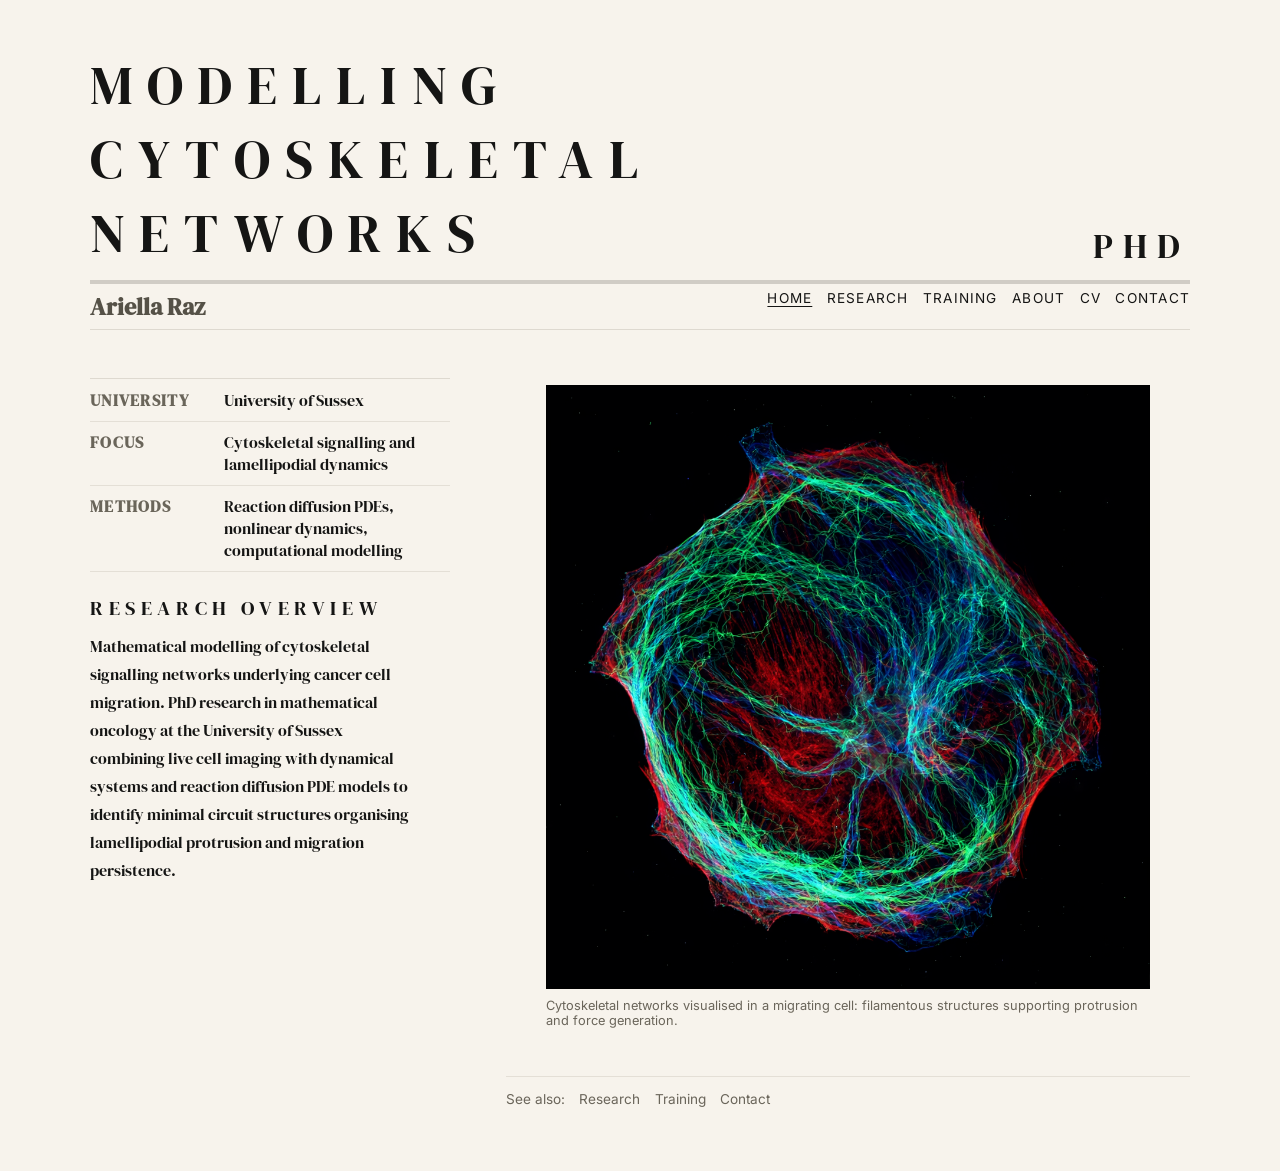
==== index.html @ 9221a49d "initial version" ====
<!DOCTYPE html>
<html lang="en">
<head>
  <meta charset="UTF-8">
  <title>MODELLING CYTOSKELETAL NETWORKS — Home</title>
  <meta name="viewport" content="width=device-width, initial-scale=1">
  <link rel="preconnect" href="https://fonts.googleapis.com">
  <link rel="preconnect" href="https://fonts.gstatic.com" crossorigin>
  <link href="https://fonts.googleapis.com/css2?family=DM+Serif+Display:ital@0;1&family=Inter:wght@300;400;500;600&display=swap" rel="stylesheet">
  <link rel="stylesheet" href="style.css">
</head>
<body>
  <div class="page-wrapper">
    <header>
      <div class="masthead">
        <div class="masthead-title">MODELLING CYTOSKELETAL NETWORKS</div>
        <div class="masthead-label">PhD</div>
      </div>
      <hr class="rule-thick">
      <div class="info-nav-row">
        <div class="site-info">
          <span>Ariella Raz</span>
        </div>
        <nav class="site-nav" aria-label="Primary">
          <a href="index.html" class="active">Home</a>
          <a href="research.html">Research</a>
          <a href="training.html">Training</a>
          <a href="about.html">About</a>
          <a href="cv.html">CV</a>
          <a href="contact.html">Contact</a>
        </nav>
      </div>
    </header>

    <main class="page-grid">
      <aside class="home-aside">
        <div class="meta-block" aria-label="Project metadata">
          <div class="meta-row">
            <div class="meta-label">University</div>
            <div class="meta-value">University of Sussex</div>
          </div>
          <div class="meta-row">
            <div class="meta-label">Focus</div>
            <div class="meta-value">Cytoskeletal signalling and lamellipodial dynamics</div>
          </div>
          <div class="meta-row">
            <div class="meta-label">Methods</div>
            <div class="meta-value">Reaction diffusion PDEs, nonlinear dynamics, computational modelling</div>
          </div>
        </div>

        <div class="home-intro">
          <p class="home-overview-title">RESEARCH OVERVIEW</p>
          <p>
            Mathematical modelling of cytoskeletal signalling networks underlying cancer cell migration. PhD research in mathematical oncology at the University of Sussex combining live cell imaging with dynamical systems and reaction diffusion PDE models to identify minimal circuit structures organising lamellipodial protrusion and migration persistence.
          </p>
        </div>
      </aside>

      <section class="page-main page-main-home" aria-label="Homepage main content">
        <figure class="figure-block">
          <img src="Images/Cytoskeleton.png" alt="Fluorescence image of cytoskeletal networks in a migrating cell.">
          <figcaption class="figure-caption">
            Cytoskeletal networks visualised in a migrating cell: filamentous structures supporting protrusion and force generation.
          </figcaption>
        </figure>

        <div class="page-links">
          <span>See also:</span>
          <a href="research.html">Research</a>
          <a href="training.html">Training</a>
          <a href="contact.html">Contact</a>
        </div>
      </section>
    </main>
  </div>
</body>
</html>
---- style.css ----
/* Typography */
*,
*::before,
*::after {
  box-sizing: border-box;
}

html {
  font-size: 16px;
}

body {
  margin: 0;
  padding: 0;
  font-family: "Inter", system-ui, -apple-system, BlinkMacSystemFont, "Segoe UI", sans-serif;
  background-color: #f7f3ec; /* warm off-white */
  color: #151514; /* near-black */
  -webkit-font-smoothing: antialiased;
}

a {
  color: inherit;
  text-decoration: none;
}

a:hover {
  text-decoration: underline;
  text-underline-offset: 0.18em;
}

img {
  max-width: 100%;
  height: auto;
  display: block;
}

/* Page shell */
.page-wrapper {
  max-width: 1180px;
  margin: 0 auto;
  padding: 3rem 2.5rem 4rem;
}

/* Masthead */
.masthead {
  display: flex;
  align-items: flex-end;
  justify-content: space-between;
  gap: 1rem;
  margin-bottom: 0.6rem;
}

.masthead-title {
  font-family: "DM Serif Display", "Times New Roman", serif;
  font-size: 3.4rem;
  letter-spacing: 0.28em;
  text-transform: uppercase;
}

.masthead-label {
  font-family: "DM Serif Display", "Times New Roman", serif;
  font-size: 2.2rem;
  letter-spacing: 0.28em;
  text-transform: uppercase;
}

.rule-thick {
  border: 0;
  border-top: 4px solid #d0ccc5; /* subtle grey */
  margin: 0 0 0.4rem;
}

/* Info + navigation row */
.info-nav-row {
  display: flex;
  align-items: flex-start;
  justify-content: space-between;
  gap: 1rem;
  font-size: 0.82rem;
  border-bottom: 1px solid #ded9d0;
  padding-bottom: 0.4rem;
  margin-bottom: 3rem;
}

.site-info {
  display: flex;
  flex-wrap: wrap;
  gap: 0.4rem 0.9rem;
  color: #555147;
}

.site-info span:first-child {
  font-family: "DM Serif Display", "Times New Roman", serif;
  font-size: 1.5rem;
  font-weight: 600;
}

.site-info span::after {
  content: "•";
  margin-left: 0.6rem;
}

.site-info span:last-child::after {
  content: "";
  margin: 0;
}

.site-nav {
  display: flex;
  flex-wrap: wrap;
  gap: 0.9rem;
  justify-content: flex-end;
}

.site-nav a {
  font-size: 0.85rem;
  letter-spacing: 0.09em;
  text-transform: uppercase;
}

.site-nav a.active {
  text-decoration: underline;
  text-underline-offset: 0.25em;
}

/* Main grid */
.page-grid {
  display: grid;
  grid-template-columns: minmax(260px, 360px) minmax(0, 1fr);
  gap: 3.5rem;
}

.page-grid-single {
  grid-template-columns: minmax(0, 1fr);
}

.training-page .page-title,
.training-page .page-body {
  max-width: none;
}

.training-page .page-title {
  font-family: "DM Serif Display", "Times New Roman", serif;
  text-transform: uppercase;
}

.about-page .page-title {
  font-family: "DM Serif Display", "Times New Roman", serif;
  text-transform: uppercase;
}

.contact-page .page-title {
  font-family: "DM Serif Display", "Times New Roman", serif;
  text-transform: uppercase;
}

.research-page aside {
  padding-top: 4.2rem;
}

.research-page .page-title {
  margin: 0;
  font-family: "DM Serif Display", "Times New Roman", serif;
  text-transform: uppercase;
  letter-spacing: 0.12em;
}

.research-page .page-title,
.training-page .page-title,
.about-page .page-title,
.contact-page .page-title,
.cv-page .page-title {
  display: inline-block;
  border-bottom: 1px solid #d0ccc5;
  padding-bottom: 0.35rem;
}

.research-page .section-subheader {
  font-family: "DM Serif Display", "Times New Roman", serif;
  font-weight: 400;
  text-transform: uppercase;
}

.research-page .lead-subheader {
  font-size: 1.35rem;
}

.research-page .page-body .section-subheader {
  border-top: 1px solid #e4dfd6;
  padding-top: 0.8rem;
  margin-top: 1.2rem;
}

.research-page .page-body .section-subheader:first-of-type {
  border-top: none;
  padding-top: 0;
  margin-top: 0.2rem;
}

.training-page .page-body .section-subheader {
  text-transform: uppercase;
  border-top: 1px solid #e4dfd6;
  padding-top: 0.8rem;
  margin-top: 1.2rem;
}

.training-page .page-body .section-subheader:first-of-type {
  border-top: none;
  padding-top: 0;
  margin-top: 0.2rem;
}

aside {
  font-size: 0.88rem;
}

.meta-block {
  border-top: 1px solid #ded9d0;
}

.about-headshot {
  margin: 0 auto 2rem;
  width: 220px;
  max-width: 100%;
}

.about-headshot img {
  width: 220px;
  height: 220px;
  object-fit: cover;
  border-radius: 50%;
  border: 1px solid #d0ccc5;
}

.home-intro {
  font-family: "DM Serif Display", "Times New Roman", serif;
  font-size: 1.03rem;
  line-height: 1.7;
  max-width: 20rem;
  margin-bottom: 1.2rem;
  margin-top: 1.2rem;
}

.home-intro p {
  margin: 0 0 0.5rem;
  font-weight: 400;
}

.home-overview-title {
  font-family: "DM Serif Display", "Times New Roman", serif;
  font-size: 1.25rem;
  letter-spacing: 0.28em;
  text-transform: uppercase;
  color: #151514;
  font-weight: 400;
}

.home-aside .meta-label,
.home-aside .meta-value {
  font-family: "DM Serif Display", "Times New Roman", serif;
  font-size: 1rem;
}

.home-aside .meta-label {
  flex: 0 0 8.4rem;
  font-weight: 700;
  padding-right: 0.35rem;
}

.home-aside .meta-value {
  font-weight: 400;
}

.about-page .meta-label,
.about-page .meta-value {
  font-family: "DM Serif Display", "Times New Roman", serif;
  font-size: 1rem;
}

.about-page .meta-label {
  flex: 0 0 8.4rem;
  font-weight: 700;
  padding-right: 0.35rem;
}

.about-page .meta-value {
  font-weight: 400;
}

.research-page .meta-label,
.research-page .meta-value,
.contact-page .meta-label,
.contact-page .meta-value,
.cv-page .meta-label,
.cv-page .meta-value {
  font-family: "DM Serif Display", "Times New Roman", serif;
  font-size: 1rem;
}

.research-page .meta-label,
.contact-page .meta-label,
.cv-page .meta-label {
  flex: 0 0 8.4rem;
  font-weight: 700;
  padding-right: 0.35rem;
}

.research-page .meta-value,
.contact-page .meta-value,
.cv-page .meta-value {
  font-weight: 400;
}

.meta-row {
  display: flex;
  padding: 0.6rem 0;
  border-bottom: 1px solid #e4dfd6;
}

.meta-label {
  flex: 0 0 7rem;
  font-weight: 500;
  letter-spacing: 0.08em;
  text-transform: uppercase;
  color: #6a655a;
  font-size: 0.76rem;
}

.meta-value {
  flex: 1;
}

.snapshot-table {
  margin-top: 1.4rem;
  border-top: 1px solid #ded9d0;
}

.snapshot-title {
  padding: 0.4rem 0;
  font-size: 0.78rem;
  letter-spacing: 0.12em;
  text-transform: uppercase;
  color: #6a655a;
}

.snapshot-row {
  display: flex;
  padding: 0.45rem 0;
  border-top: 1px solid #e4dfd6;
}

.snapshot-key {
  flex: 0 0 9.5rem;
  font-weight: 500;
  font-size: 0.8rem;
}

.snapshot-value {
  flex: 1;
  font-size: 0.8rem;
}

/* Right column content */
.page-main {
  display: flex;
  flex-direction: column;
  gap: 1.6rem;
}

.page-main-home .page-kicker,
.page-main-home .page-title {
  display: none;
}

.home-affiliation {
  margin-top: 1.2rem;
  font-size: 0.8rem;
  color: #8a8478;
  white-space: nowrap;
}

.page-kicker {
  font-size: 0.76rem;
  letter-spacing: 0.18em;
  text-transform: uppercase;
  color: #8a8478;
}

.page-title {
  font-family: "DM Serif Display", "Times New Roman", serif;
  font-size: 2.1rem;
  line-height: 1.25;
  max-width: 36rem;
}

.page-body {
  font-size: 0.95rem;
  line-height: 1.7;
  max-width: 34rem;
}

.page-body p {
  margin: 0 0 0.85rem;
}

.section-subheader {
  font-family: "DM Serif Display", "Times New Roman", serif;
  font-size: 1.2rem;
  line-height: 1.35;
  margin: 1rem 0 0.5rem;
}

.page-body ul {
  margin: 0.4rem 0 0.8rem 1.1rem;
  padding: 0;
}

.page-body li {
  margin-bottom: 0.35rem;
}

/* Figure block */
.figure-block {
  border: 1px solid #d0ccc5;
  padding: 1.2rem 1.2rem 1rem;
  margin-top: 0.4rem;
}

.figure-image-placeholder {
  border: 1px dashed #d0ccc5;
  min-height: 180px;
  display: flex;
  align-items: center;
  justify-content: center;
  font-size: 0.82rem;
  color: #8a8478;
  text-align: center;
  padding: 1rem;
}

.figure-caption {
  margin-top: 0.6rem;
  font-size: 0.8rem;
  color: #6a655a;
}

.page-main-home .figure-block {
  border: none;
  padding: 0;
}

/* Optional headshot placeholder */
.headshot-placeholder {
  margin-top: 1rem;
  width: 84px;
  height: 84px;
  border-radius: 50%;
  border: 1px solid #d0ccc5;
  display: flex;
  align-items: center;
  justify-content: center;
  font-size: 0.7rem;
  color: #8a8478;
}

/* Bottom links row within page */
.page-links {
  margin-top: 0.4rem;
  padding-top: 0.85rem;
  border-top: 1px solid #e4dfd6;
  font-size: 0.85rem;
  display: flex;
  flex-wrap: wrap;
  gap: 0.9rem;
  color: #6a655a;
}

.page-links a {
  text-decoration: none;
}

.page-links a:hover {
  text-decoration: underline;
}

/* CV button */
.cv-button {
  display: inline-flex;
  align-items: center;
  justify-content: center;
  padding: 0.5rem 1.2rem;
  border: 1px solid #b2664b; /* muted accent */
  border-radius: 999px;
  font-size: 0.9rem;
  letter-spacing: 0.08em;
  text-transform: uppercase;
  background-color: transparent;
  color: #5a4034;
  text-decoration: none;
}

.cv-button:hover {
  background-color: #f0e3d6;
  text-decoration: none;
}

.cv-note {
  margin-top: 0.7rem;
  font-size: 0.85rem;
  color: #6a655a;
}

/* Contact list */
.contact-list {
  list-style: none;
  padding: 0;
  margin: 0.4rem 0 0;
  font-size: 0.95rem;
}

.contact-list li {
  margin-bottom: 0.4rem;
}

/* Responsiveness */
@media (max-width: 980px) {
  .page-wrapper {
    padding: 1.8rem 1.2rem 2.4rem;
  }

  .masthead {
    flex-direction: column;
    align-items: flex-start;
  }

  .info-nav-row {
    flex-direction: column;
    align-items: flex-start;
    gap: 0.4rem;
  }

  .site-nav {
    justify-content: flex-start;
  }

  .page-grid {
    grid-template-columns: 1fr;
    gap: 2.2rem;
  }

  .research-page aside {
    padding-top: 0;
  }
}

@media (max-width: 640px) {
  .masthead-title {
    font-size: 1.8rem;
  }

  .masthead-label {
    font-size: 1.3rem;
  }

  .home-affiliation {
    white-space: normal;
  }
}
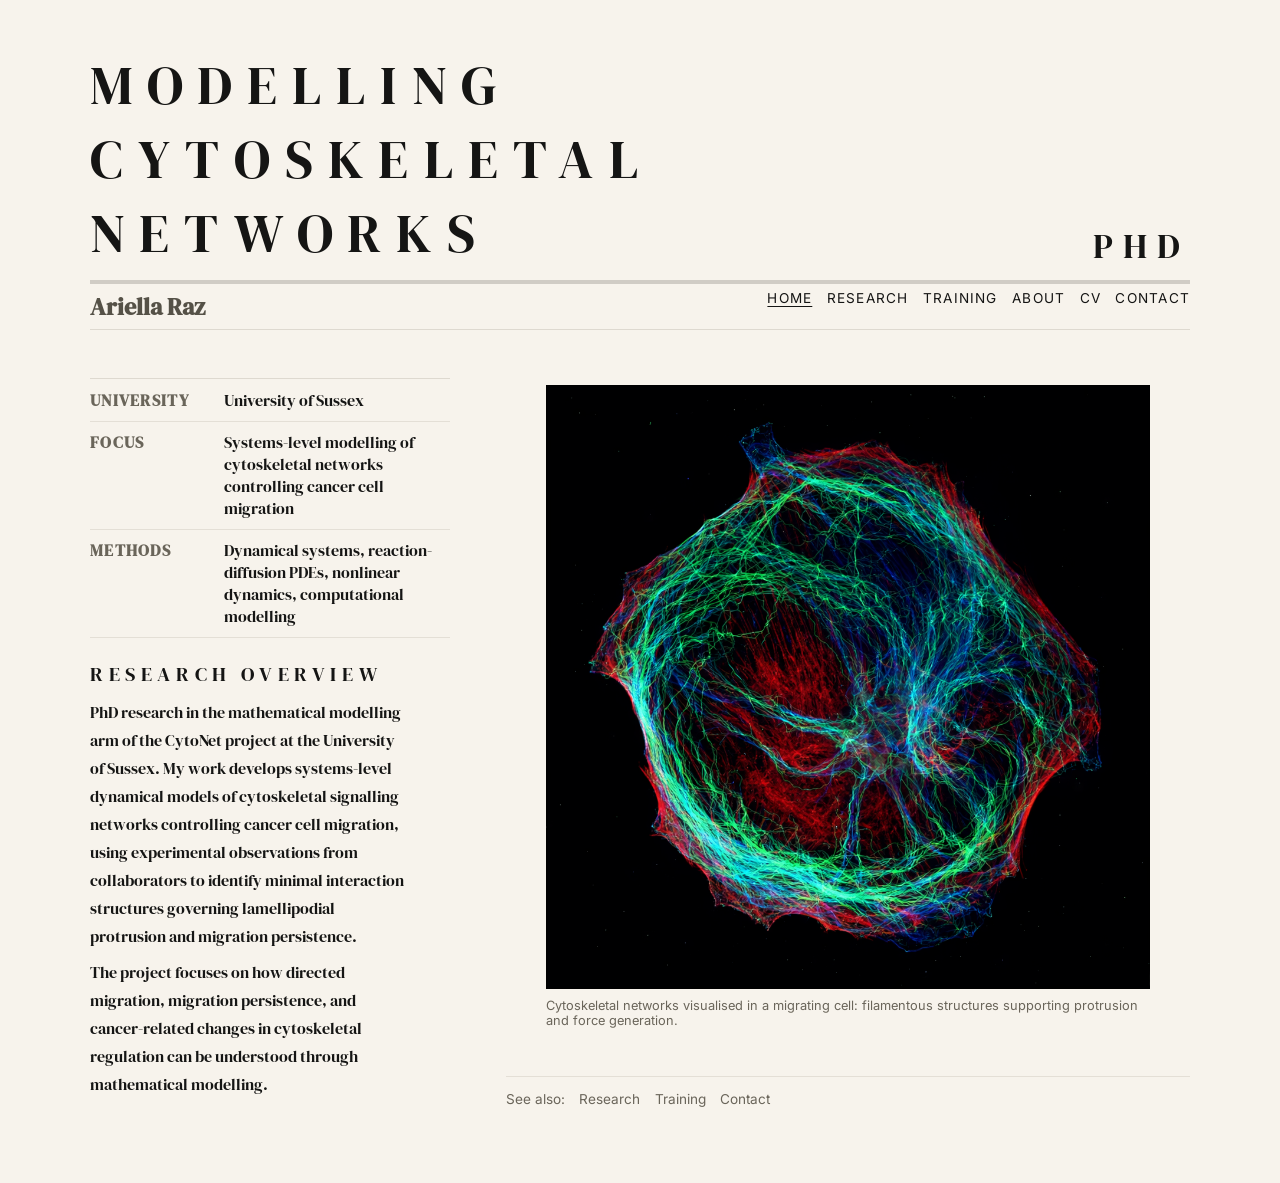
==== commit acf9eedb: "Draft with Shekars suggestions" ====
--- a/index.html
+++ b/index.html
@@ -41,18 +41,21 @@
           </div>
           <div class="meta-row">
             <div class="meta-label">Focus</div>
-            <div class="meta-value">Cytoskeletal signalling and lamellipodial dynamics</div>
+            <div class="meta-value">Systems-level modelling of cytoskeletal networks controlling cancer cell migration</div>
           </div>
           <div class="meta-row">
             <div class="meta-label">Methods</div>
-            <div class="meta-value">Reaction diffusion PDEs, nonlinear dynamics, computational modelling</div>
+            <div class="meta-value">Dynamical systems, reaction-diffusion PDEs, nonlinear dynamics, computational modelling</div>
           </div>
         </div>
 
         <div class="home-intro">
           <p class="home-overview-title">RESEARCH OVERVIEW</p>
           <p>
-            Mathematical modelling of cytoskeletal signalling networks underlying cancer cell migration. PhD research in mathematical oncology at the University of Sussex combining live cell imaging with dynamical systems and reaction diffusion PDE models to identify minimal circuit structures organising lamellipodial protrusion and migration persistence.
+            PhD research in the mathematical modelling arm of the CytoNet project at the University of Sussex. My work develops systems-level dynamical models of cytoskeletal signalling networks controlling cancer cell migration, using experimental observations from collaborators to identify minimal interaction structures governing lamellipodial protrusion and migration persistence.
+          </p>
+          <p>
+            The project focuses on how directed migration, migration persistence, and cancer-related changes in cytoskeletal regulation can be understood through mathematical modelling.
           </p>
         </div>
       </aside>
--- a/style.css
+++ b/style.css
@@ -522,6 +522,10 @@
   margin-bottom: 0.4rem;
 }
 
+.contact-closing {
+  margin-top: 1.25rem;
+}
+
 /* Responsiveness */
 @media (max-width: 980px) {
   .page-wrapper {
